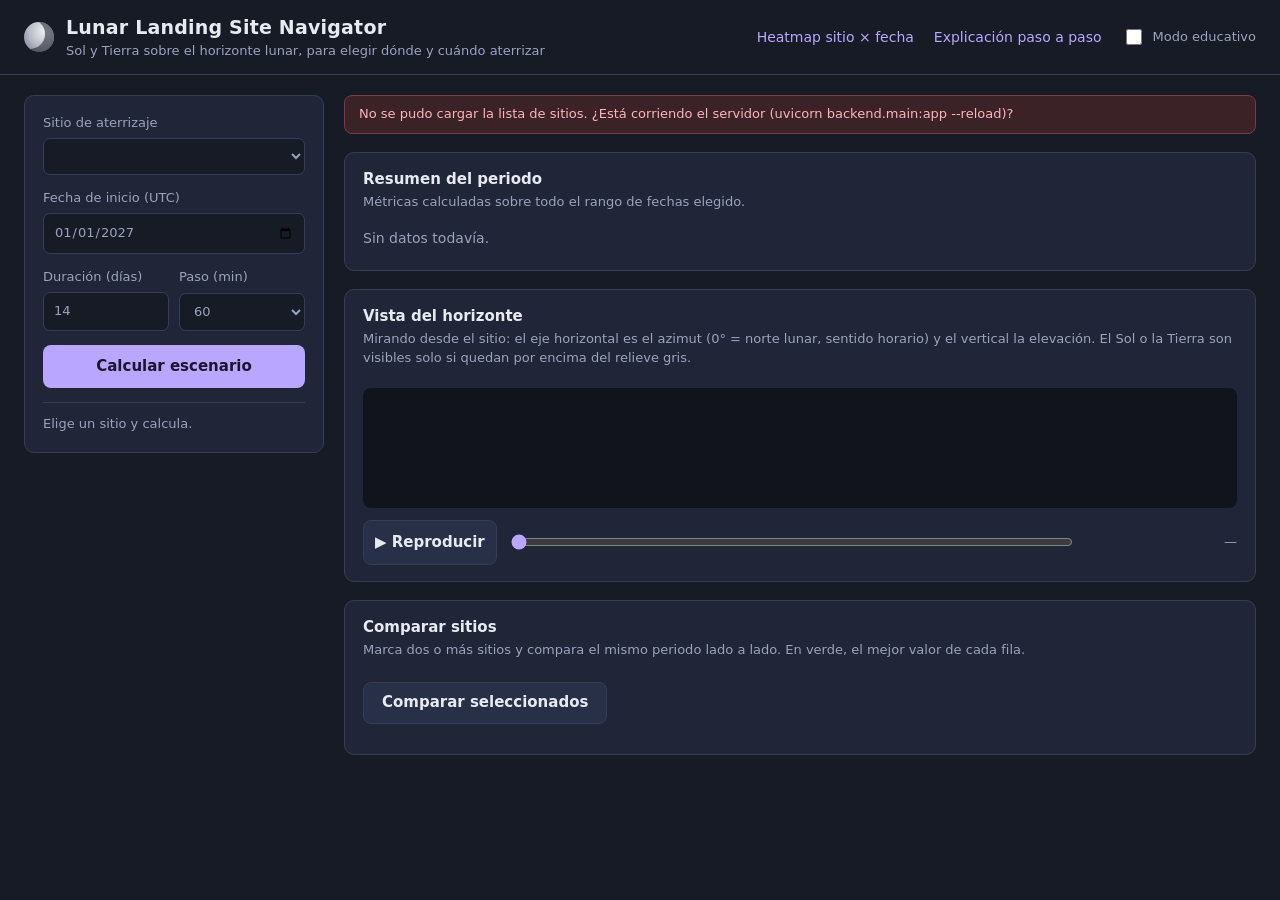
==== frontend/index.html @ 1ced7ecd "Índice: enlace a la página educativa (educativo.html) Co-Authored-By: Claude Sonnet 5.5 <noreply@ant" ====
<!DOCTYPE html>
<html lang="es">
<head>
<meta charset="utf-8">
<meta name="viewport" content="width=device-width, initial-scale=1">
<title>Lunar Landing Site Navigator</title>
<link rel="icon" href="data:,">
<style>
:root{
  --bg:#171b26; --panel:#202638; --panel2:#283048; --line:#343d58;
  --text:#e8eaf2; --muted:#9aa3bd; --sun:#f4b942; --earth:#5ab0f0;
  --ok:#5fcf9a; --bad:#ef7b6b; --accent:#b9a6ff;
  --font:"Segoe UI","Helvetica Neue",system-ui,sans-serif;
}
*{box-sizing:border-box}
html,body{margin:0;background:var(--bg);color:var(--text);font-family:var(--font);font-size:15px;line-height:1.45}
button,input,select{font:inherit;color:inherit}
:focus-visible{outline:2px solid var(--accent);outline-offset:2px}
header{display:flex;align-items:center;justify-content:space-between;gap:16px;padding:14px 24px;border-bottom:1px solid var(--line);flex-wrap:wrap}
.brand{display:flex;align-items:center;gap:12px}
.moon{width:30px;height:30px;border-radius:50%;background:radial-gradient(circle at 70% 30%,#f2f2f6 0,#b6b9c6 55%,#6f7486 100%);box-shadow:inset -9px -3px 0 rgba(23,27,38,.55)}
h1{font-size:19px;margin:0;font-weight:650;letter-spacing:.2px}
.sub{color:var(--muted);font-size:13px}
.tools{display:flex;align-items:center;gap:20px}
.tools a{color:var(--accent);text-decoration:none;font-size:14px}
.tools a:hover{text-decoration:underline}
.switch{display:flex;align-items:center;gap:8px;color:var(--muted);cursor:pointer;user-select:none}
.switch input{accent-color:var(--accent);width:16px;height:16px}
.layout{display:grid;grid-template-columns:300px 1fr;gap:20px;padding:20px 24px;max-width:1500px;margin:0 auto}
@media(max-width:900px){.layout{grid-template-columns:1fr;padding:14px}}
aside{background:var(--panel);border:1px solid var(--line);border-radius:10px;padding:18px;align-self:start;display:grid;gap:14px}
label{display:grid;gap:5px;color:var(--muted);font-size:13px}
input,select{background:var(--bg);border:1px solid var(--line);border-radius:7px;padding:9px 10px;width:100%}
.row{display:grid;grid-template-columns:1fr 1fr;gap:10px}
.btn{background:var(--accent);color:#1b1630;border:0;border-radius:8px;padding:11px;font-weight:650;cursor:pointer}
.btn:hover{filter:brightness(1.08)}
.btn.ghost{background:var(--panel2);color:var(--text);border:1px solid var(--line)}
#custom{display:none}
#siteinfo{font-size:13px;color:var(--muted);border-top:1px solid var(--line);padding-top:12px}
main{display:grid;gap:18px;min-width:0}
.card{background:var(--panel);border:1px solid var(--line);border-radius:10px;padding:16px 18px}
.card h2{font-size:15px;margin:0 0 2px;font-weight:650}
.card .hint{color:var(--muted);font-size:13px;margin:0 0 10px}
#banner{display:none;background:#3a3020;border:1px solid #6b5628;color:#f5d98f;border-radius:8px;padding:9px 14px;font-size:13px}
#err{display:none;background:#3a2226;border:1px solid #7a3a42;color:#ffb4ba;border-radius:8px;padding:9px 14px;font-size:13px}
.metrics{display:grid;grid-template-columns:repeat(auto-fill,minmax(170px,1fr));gap:12px}
.m{background:var(--panel2);border-radius:8px;padding:12px 14px;border-left:3px solid var(--accent)}
.m.sun{border-color:var(--sun)} .m.earth{border-color:var(--earth)}
.m b{display:block;font-size:24px;font-weight:650;font-variant-numeric:tabular-nums}
.m span{color:var(--muted);font-size:13px}
.m small{display:none;margin-top:6px;color:#b8c0d8;font-size:12px;line-height:1.35}
body.edu .m small{display:block}
#chart{width:100%;background:#11141d;border-radius:8px;min-height:120px}
#chart svg{display:block;width:100%;height:auto}
.now{display:flex;gap:22px;flex-wrap:wrap;margin:6px 0 10px;font-variant-numeric:tabular-nums}
.pill{display:inline-flex;align-items:center;gap:8px}
.dot{width:12px;height:12px;border-radius:50%}
.tag{font-size:12px;padding:2px 8px;border-radius:99px;background:var(--panel2)}
.tag.ok{color:var(--ok)} .tag.bad{color:var(--bad)}
.timeline{display:flex;align-items:center;gap:12px;margin-top:12px}
.timeline input[type=range]{accent-color:var(--accent);padding:0;border:0;background:none}
#tlabel{min-width:150px;text-align:right;font-variant-numeric:tabular-nums;color:var(--muted);font-size:13px}
.chips{display:flex;flex-wrap:wrap;gap:8px;margin-bottom:12px}
.chip{display:flex;align-items:center;gap:6px;background:var(--panel2);border:1px solid var(--line);border-radius:99px;padding:5px 12px;cursor:pointer;font-size:13px}
.chip input{width:auto;accent-color:var(--accent);padding:0}
table{width:100%;border-collapse:collapse;font-variant-numeric:tabular-nums;font-size:14px}
th,td{padding:9px 12px;text-align:left;border-bottom:1px solid var(--line)}
th{color:var(--muted);font-weight:500}
td.best{color:var(--ok);font-weight:650}
.empty{color:var(--muted);font-size:14px;padding:6px 0}
</style>
</head>
<body>
<header>
  <div class="brand"><div class="moon" aria-hidden="true"></div>
    <div><h1>Lunar Landing Site Navigator</h1><div class="sub">Sol y Tierra sobre el horizonte lunar, para elegir dónde y cuándo aterrizar</div></div></div>
  <div class="tools">
    <a href="/heatmap.html">Heatmap sitio × fecha</a>
    <a href="/educativo.html">Explicación paso a paso</a>
    <label class="switch"><input type="checkbox" id="edu"> Modo educativo</label>
  </div>
</header>

<div class="layout">
  <aside>
    <label>Sitio de aterrizaje
      <select id="site"></select></label>
    <div id="custom" class="row">
      <label>Latitud (°)<input id="lat" type="number" step="0.01" min="-90" max="90" value="-89.5"></label>
      <label>Longitud (°)<input id="lon" type="number" step="0.01" min="-180" max="180" value="0"></label>
    </div>
    <label>Fecha de inicio (UTC)<input id="start" type="date" value="2027-01-01"></label>
    <div class="row">
      <label>Duración (días)<input id="days" type="number" min="1" max="60" value="14"></label>
      <label>Paso (min)<select id="step"><option>15</option><option>30</option><option selected>60</option><option>180</option></select></label>
    </div>
    <button class="btn" id="go">Calcular escenario</button>
    <div id="siteinfo">Elige un sitio y calcula.</div>
  </aside>

  <main>
    <div id="banner">Datos de demostración: el backend aún devuelve valores de prueba (mock). Los números no son reales todavía.</div>
    <div id="err"></div>

    <section class="card">
      <h2>Resumen del periodo</h2>
      <p class="hint">Métricas calculadas sobre todo el rango de fechas elegido.</p>
      <div class="metrics" id="metrics"><div class="empty">Sin datos todavía.</div></div>
    </section>

    <section class="card">
      <h2>Vista del horizonte</h2>
      <p class="hint">Mirando desde el sitio: el eje horizontal es el azimut (0° = norte lunar, sentido horario) y el vertical la elevación. El Sol o la Tierra son visibles solo si quedan por encima del relieve gris.</p>
      <div class="now" id="now"></div>
      <div id="chart"></div>
      <div class="timeline">
        <button class="btn ghost" id="play" aria-label="Reproducir o pausar">▶ Reproducir</button>
        <input type="range" id="slider" min="0" max="0" value="0" style="flex:1" aria-label="Momento del periodo">
        <div id="tlabel">—</div>
      </div>
    </section>

    <section class="card">
      <h2>Comparar sitios</h2>
      <p class="hint">Marca dos o más sitios y compara el mismo periodo lado a lado. En verde, el mejor valor de cada fila.</p>
      <div class="chips" id="chips"></div>
      <button class="btn ghost" id="cmp" style="width:auto;padding:9px 18px">Comparar seleccionados</button>
      <div id="cmpout" style="margin-top:14px;overflow-x:auto"></div>
    </section>
  </main>
</div>

<script>
const $ = id => document.getElementById(id);
const S = {sites:[], eph:null, hor:null, met:null, i:0, timer:null, X:null, Y:null};

const METRICS = [
  ["sun_lit_pct","Sol iluminado","%","Porcentaje del periodo con el Sol sobre el horizonte. Más luz, más energía solar.","sun",1],
  ["longest_dark_h","Noche más larga","h","Mayor tramo continuo sin Sol. Define cuánta batería o calor necesita la misión.","sun",-1],
  ["sun_el_max_deg","Elevación máx. del Sol","°","En el polo sur el Sol apenas sube unos grados, por eso las sombras son larguísimas.","sun",1],
  ["earth_visible_pct","Tierra visible","%","Porcentaje del periodo con línea de vista directa a la Tierra para comunicarse.","earth",1],
  ["longest_comms_gap_h","Mayor corte de comunicación","h","Tramo continuo más largo sin ver la Tierra.","earth",-1],
  ["hours_to_sun_change","Hasta cambio de Sol","h","Tiempo hasta la próxima salida o puesta del Sol desde el momento elegido.","sun",0],
  ["hours_to_earth_change","Hasta cambio de Tierra","h","Tiempo hasta que la Tierra aparezca o se oculte.","earth",0]
];
const fmt = v => v==null||isNaN(v) ? "—" : (Math.abs(v)>=100 ? v.toFixed(0) : v.toFixed(1));
const fdate = t => t.replace("T"," ").replace(":00Z"," UTC").replace("Z"," UTC");

function showErr(msg){ const e=$("err"); e.textContent=msg; e.style.display=msg?"block":"none"; }
async function api(path, params){
  const q = new URLSearchParams(params).toString();
  const r = await fetch(`/api/${path}?${q}`);
  if(!r.ok) throw new Error(`El servidor respondió ${r.status} en /api/${path}`);
  return r.json();
}

/* ---------- Sitios ---------- */
async function loadSites(){
  try{ S.sites = await api("sites",{}); }
  catch(e){ showErr("No se pudo cargar la lista de sitios. ¿Está corriendo el servidor (uvicorn backend.main:app --reload)?"); return; }
  $("site").innerHTML = S.sites.map(s=>`<option value="${s.id}">${s.name}</option>`).join("")
    + `<option value="__custom">Coordenadas personalizadas…</option>`;
  $("chips").innerHTML = S.sites.map((s,i)=>
    `<label class="chip"><input type="checkbox" value="${s.id}" ${i<2?"checked":""}>${s.name}</label>`).join("");
  updateSiteInfo();
}
function currentSite(){
  const v = $("site").value;
  if(v==="__custom") return {id:"custom", name:"Personalizado", lat:+$("lat").value, lon:+$("lon").value};
  return S.sites.find(s=>s.id===v);
}
function updateSiteInfo(){
  $("custom").style.display = $("site").value==="__custom" ? "grid" : "none";
  const s = currentSite(); if(!s) return;
  const extra = s.mission ? `<br>Misión: ${s.mission}` : "";
  const warn = s.verified===false ? `<br><span style="color:#f5d98f">Coordenadas sin verificar con Quickmap.</span>` : "";
  $("siteinfo").innerHTML = `Lat ${s.lat}°, Lon ${s.lon}°${extra}${warn}`;
}
function range(){
  const start = new Date($("start").value+"T00:00:00Z");
  const end = new Date(start.getTime()+ (+$("days").value)*86400000);
  const z = d => d.toISOString().replace(".000Z","Z");
  return {start:z(start), end:z(end), step_min:$("step").value};
}

/* ---------- Cálculo principal ---------- */
async function run(){
  const s = currentSite(); if(!s) return;
  showErr(""); $("go").disabled = true; $("go").textContent = "Calculando…"; stop();
  const base = {lat:s.lat, lon:s.lon};
  try{
    const [eph,hor,met] = await Promise.all([
      api("ephemeris",{...base,...range()}),
      api("horizon",{...base,radius_km:50}),
      api("metrics",{...base,...range()})
    ]);
    S.eph=eph; S.hor=hor; S.met=met; S.i=0;
    const mock = [eph.source, hor.source, JSON.stringify(met.source)].join().includes("mock");
    $("banner").style.display = mock ? "block" : "none";
    renderMetrics(); drawChart();
    const sl=$("slider"); sl.max = eph.t.length-1; sl.value=0;
    updateNow();
  }catch(e){ showErr(e.message+". Revisa que el backend esté corriendo y los parámetros sean válidos."); }
  $("go").disabled=false; $("go").textContent="Calcular escenario";
}

function renderMetrics(){
  const m = S.met;
  $("metrics").innerHTML = METRICS.map(([k,name,u,tip,cls])=>
    `<div class="m ${cls}"><span>${name}</span><b>${fmt(m[k])} ${u}</b><small>${tip}</small></div>`).join("");
}

/* ---------- Horizonte (SVG nativo, sin librerías) ---------- */
function horizonAt(az){
  const el=S.hor.el, n=el.length;
  return el[Math.round(((az%360)+360)%360/(360/n))%n];
}
function drawChart(){
  const h=S.hor, e=S.eph, step=h.az_step_deg;
  const W=1000, H=380, L=54, R=16, T=18, B=44;
  const top = Math.max(8, Math.ceil(Math.max(...h.el, ...e.sun.el, ...e.earth.el)+3));
  const bot = -6;
  const X = a => L + a/360*(W-L-R);
  const Y = v => T + (top-v)/(top-bot)*(H-T-B);
  S.X=X; S.Y=Y;
  const f = n => n.toFixed(1);

  let grid="";
  const ys = top<=14?2 : top<=30?5 : top<=60?10 : 20;
  for(let v=Math.ceil(bot/ys)*ys; v<=top; v+=ys){
    grid += `<line x1="${L}" x2="${W-R}" y1="${f(Y(v))}" y2="${f(Y(v))}" stroke="${v===0?"#5b6486":"#252b3f"}" stroke-width="${v===0?1.5:1}"/>`
          + `<text x="${L-8}" y="${f(Y(v)+4)}" fill="#9aa3bd" font-size="12" text-anchor="end">${v}°</text>`;
  }
  const names={0:"N",45:"NE",90:"E",135:"SE",180:"S",225:"SO",270:"O",315:"NO",360:"N"};
  for(const a of [0,45,90,135,180,225,270,315,360]){
    grid += `<line x1="${f(X(a))}" x2="${f(X(a))}" y1="${T}" y2="${H-B}" stroke="#252b3f"/>`
          + `<text x="${f(X(a))}" y="${H-B+18}" fill="#9aa3bd" font-size="12" text-anchor="middle">${names[a]} ${a}°</text>`;
  }

  let terrain = `M${f(X(0))} ${f(Y(bot))}`;
  h.el.forEach((v,i)=>{ terrain += `L${f(X(i*step))} ${f(Y(v))}L${f(X((i+1)*step))} ${f(Y(v))}`; });
  terrain += `L${f(X(360))} ${f(Y(bot))}Z`;

  const dots = (az,el)=> az.map((a,i)=>`M${f(X(a))} ${f(Y(el[i]))}h0`).join("");

  $("chart").innerHTML = `
  <svg viewBox="0 0 ${W} ${H}" role="img" aria-label="Horizonte local con la posición del Sol y la Tierra">
    <defs><clipPath id="clip"><rect x="${L}" y="${T}" width="${W-L-R}" height="${H-T-B}"/></clipPath></defs>
    ${grid}
    <g clip-path="url(#clip)">
      <path d="${terrain}" fill="rgba(138,143,158,.55)" stroke="#8a8f9e" stroke-width="1.5"/>
      <path d="${dots(e.sun.az,e.sun.el)}" stroke="#f4b942" stroke-opacity=".3" stroke-width="4" stroke-linecap="round" fill="none"/>
      <path d="${dots(e.earth.az,e.earth.el)}" stroke="#5ab0f0" stroke-opacity=".3" stroke-width="4" stroke-linecap="round" fill="none"/>
      <circle id="earthDot" r="8" fill="#5ab0f0" stroke="#fff" stroke-width="2"/>
      <circle id="sunDot" r="11" fill="#f4b942" stroke="#fff" stroke-width="2"/>
    </g>
    <text x="${W/2}" y="${H-4}" fill="#9aa3bd" font-size="12" text-anchor="middle">Azimut</text>
    <text transform="translate(14 ${H/2}) rotate(-90)" fill="#9aa3bd" font-size="12" text-anchor="middle">Elevación</text>
    <circle cx="${L+14}" cy="${T+12}" r="5" fill="#f4b942"/><text x="${L+24}" y="${T+16}" fill="#c5cbe0" font-size="12">Sol</text>
    <circle cx="${L+64}" cy="${T+12}" r="5" fill="#5ab0f0"/><text x="${L+74}" y="${T+16}" fill="#c5cbe0" font-size="12">Tierra</text>
    <rect x="${L+130}" y="${T+7}" width="14" height="10" fill="rgba(138,143,158,.55)" stroke="#8a8f9e"/><text x="${L+150}" y="${T+16}" fill="#c5cbe0" font-size="12">Relieve</text>
  </svg>`;
}

function updateNow(){
  const e=S.eph, i=S.i; if(!e || !S.X) return;
  const sa=e.sun.az[i], se=e.sun.el[i], ea=e.earth.az[i], ee=e.earth.el[i];
  const vs = se>horizonAt(sa), ve = ee>horizonAt(ea);
  const sd=$("sunDot"), ed=$("earthDot");
  if(sd){ sd.setAttribute("cx",S.X(sa)); sd.setAttribute("cy",S.Y(se)); sd.setAttribute("fill-opacity",vs?1:.35); }
  if(ed){ ed.setAttribute("cx",S.X(ea)); ed.setAttribute("cy",S.Y(ee)); ed.setAttribute("fill-opacity",ve?1:.35); }
  const row=(c,n,az,el,v)=>`<span class="pill"><span class="dot" style="background:${c}"></span>${n}: elev. ${el.toFixed(1)}°, az ${az.toFixed(0)}° <span class="tag ${v?"ok":"bad"}">${v?"visible":"oculto"}</span></span>`;
  $("now").innerHTML = row("var(--sun)","Sol",sa,se,vs)+row("var(--earth)","Tierra",ea,ee,ve);
  $("tlabel").textContent = fdate(e.t[i]);
}

/* ---------- Línea de tiempo ---------- */
function stop(){ clearInterval(S.timer); S.timer=null; $("play").textContent="▶ Reproducir"; }
$("play").onclick = ()=>{
  if(!S.eph) return;
  if(S.timer){ stop(); return; }
  $("play").textContent="⏸ Pausar";
  S.timer = setInterval(()=>{
    S.i = (S.i+1) % S.eph.t.length; $("slider").value=S.i; updateNow();
  },80);
};
$("slider").oninput = e=>{ S.i=+e.target.value; updateNow(); };

/* ---------- Comparación ---------- */
$("cmp").onclick = async ()=>{
  const ids=[...document.querySelectorAll("#chips input:checked")].map(c=>c.value);
  if(ids.length<2){ $("cmpout").innerHTML='<div class="empty">Marca al menos dos sitios.</div>'; return; }
  $("cmpout").innerHTML='<div class="empty">Calculando…</div>';
  try{
    const res = await api("compare",{sites:ids.join(","),...range()});
    const head = res.map(r=>`<th>${r.name}</th>`).join("");
    const rows = METRICS.map(([k,name,u,,,dir])=>{
      const vals=res.map(r=>r.metrics[k]);
      const best = dir===0 ? null : (dir>0?Math.max(...vals):Math.min(...vals));
      return `<tr><th>${name}</th>${vals.map(v=>`<td class="${best!==null&&v===best&&new Set(vals).size>1?"best":""}">${fmt(v)} ${u}</td>`).join("")}</tr>`;
    }).join("");
    $("cmpout").innerHTML=`<table><thead><tr><th></th>${head}</tr></thead><tbody>${rows}</tbody></table>`;
  }catch(e){ $("cmpout").innerHTML=`<div class="empty">${e.message}</div>`; }
};

/* ---------- Eventos e inicio ---------- */
$("site").onchange = updateSiteInfo;
$("go").onclick = run;
$("edu").onchange = e=>document.body.classList.toggle("edu", e.target.checked);
loadSites().then(run);
</script>
</body>
</html>
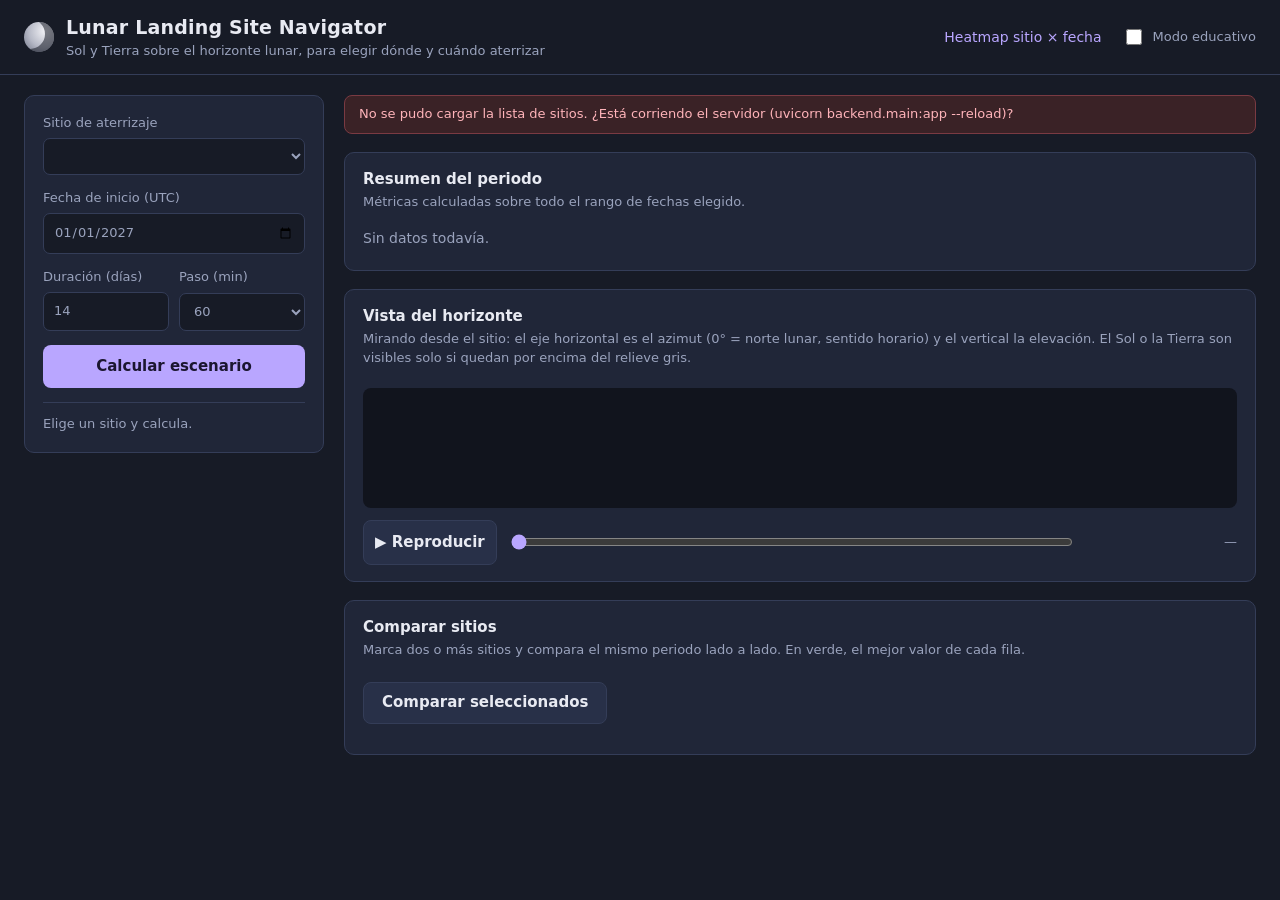
==== commit 9b154123: "Indice: enlaces a heatmap y modo educativo" ====
--- a/frontend/index.html
+++ b/frontend/index.html
@@ -76,7 +76,6 @@
     <div><h1>Lunar Landing Site Navigator</h1><div class="sub">Sol y Tierra sobre el horizonte lunar, para elegir dónde y cuándo aterrizar</div></div></div>
   <div class="tools">
     <a href="/heatmap.html">Heatmap sitio × fecha</a>
-    <a href="/educativo.html">Explicación paso a paso</a>
     <label class="switch"><input type="checkbox" id="edu"> Modo educativo</label>
   </div>
 </header>
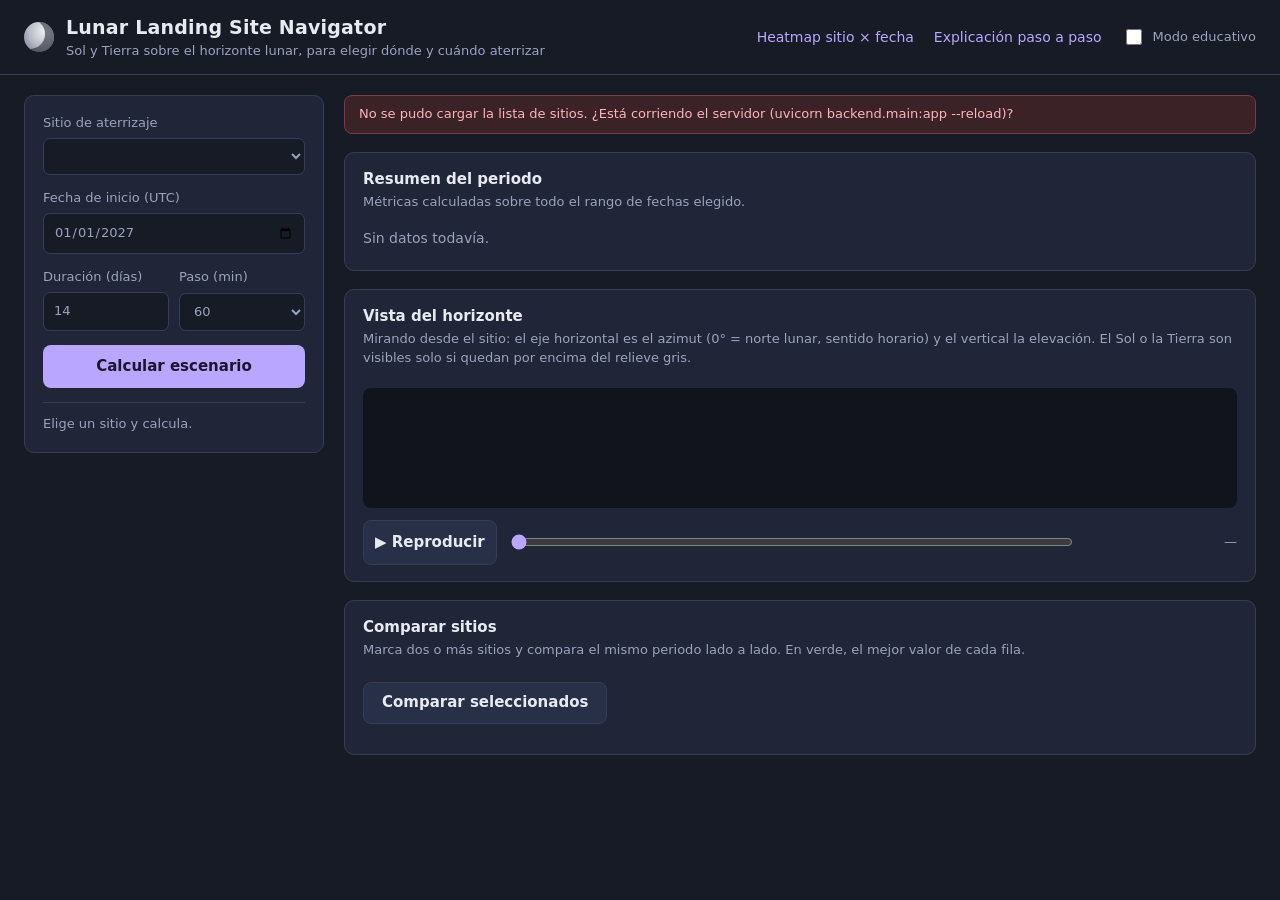
==== commit 1f4b0926: "Merge PR #4: interfaz principal rediseñada y enlaces Interfaz principal rediseñada y enlaces a heatm" ====
--- a/frontend/index.html
+++ b/frontend/index.html
@@ -76,6 +76,7 @@
     <div><h1>Lunar Landing Site Navigator</h1><div class="sub">Sol y Tierra sobre el horizonte lunar, para elegir dónde y cuándo aterrizar</div></div></div>
   <div class="tools">
     <a href="/heatmap.html">Heatmap sitio × fecha</a>
+    <a href="/educativo.html">Explicación paso a paso</a>
     <label class="switch"><input type="checkbox" id="edu"> Modo educativo</label>
   </div>
 </header>
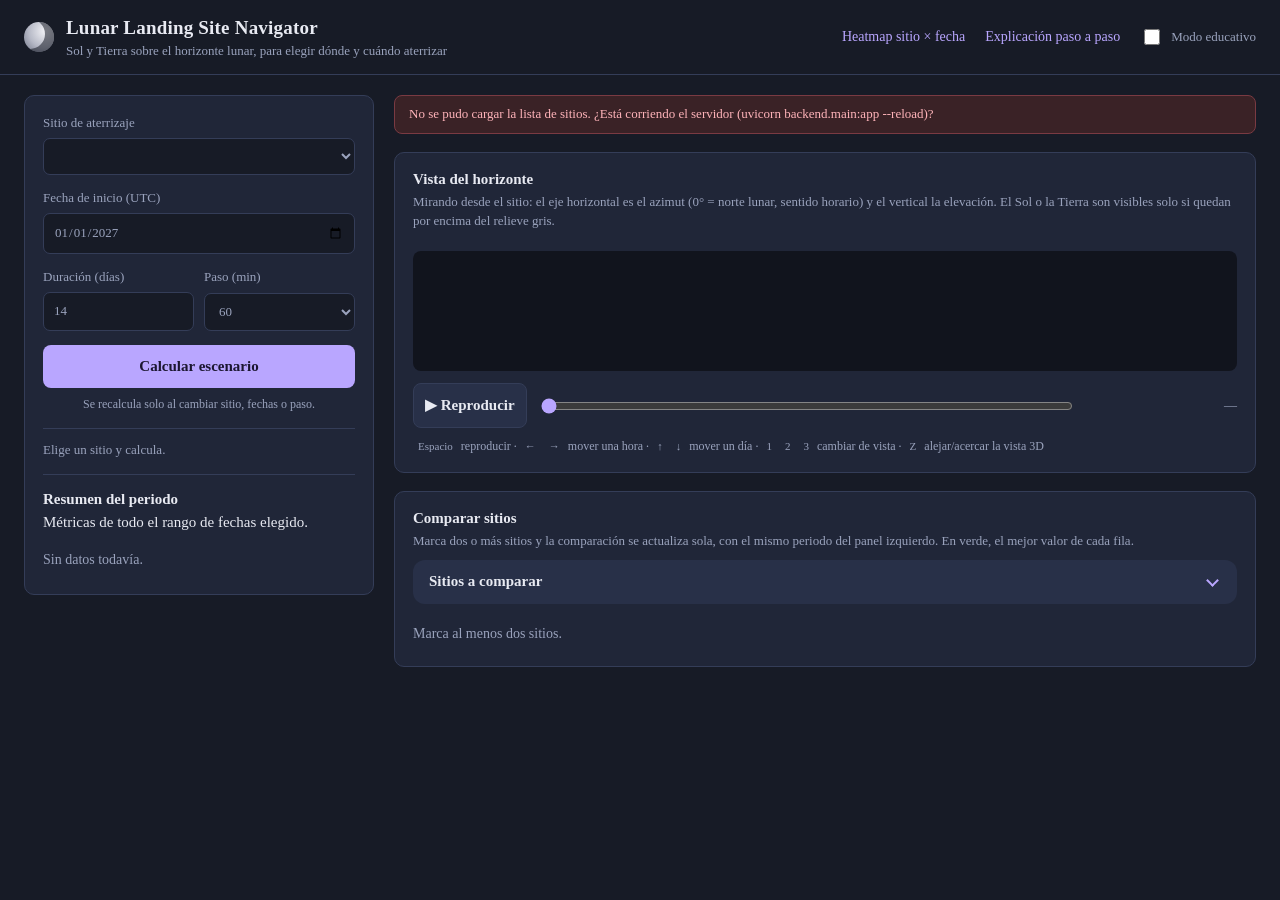
==== commit fd37ed34: "Controles 3D en esquina, selector de sitios desplegable, desplegables visibles y fuentes NASA" ====
--- a/frontend/index.html
+++ b/frontend/index.html
@@ -10,7 +10,6 @@
   --bg:#171b26; --panel:#202638; --panel2:#283048; --line:#343d58;
   --text:#e8eaf2; --muted:#9aa3bd; --sun:#f4b942; --earth:#5ab0f0;
   --ok:#5fcf9a; --bad:#ef7b6b; --accent:#b9a6ff;
-  --font:"Segoe UI","Helvetica Neue",system-ui,sans-serif;
 }
 *{box-sizing:border-box}
 html,body{margin:0;background:var(--bg);color:var(--text);font-family:var(--font);font-size:15px;line-height:1.45}
@@ -69,6 +68,49 @@
 td.best{color:var(--ok);font-weight:650}
 .empty{color:var(--muted);font-size:14px;padding:6px 0}
 </style>
+<link rel="stylesheet" href="/theme.css">
+<style>
+/* Barra lateral fija: controles + resumen siempre a la vista mientras se explora el horizonte. */
+.layout{grid-template-columns:minmax(300px,350px) 1fr}
+aside{position:sticky;top:78px;max-height:calc(100vh - 96px);overflow-y:auto;scrollbar-width:thin;scrollbar-color:var(--line-strong) transparent}
+.autonote{font-size:12px;color:var(--muted);margin:-6px 0 0;text-align:center}
+#siteinfo{border-top:1px solid var(--line);padding-top:12px}
+.summary{border-top:1px solid var(--line);padding-top:14px}
+.summary h2{margin:0 0 2px;font-size:15px;font-weight:650}
+.summary .hint{margin:0 0 10px}
+.summary .metrics{grid-template-columns:1fr 1fr;gap:8px}
+.summary .m{padding:9px 10px 9px 13px}
+.summary .m span{font-size:10.5px;line-height:1.25;min-height:2.5em}
+.summary .m b{font-size:19px}
+body.edu .summary .metrics{grid-template-columns:1fr}
+body.edu .summary .m span{min-height:0}
+.busy #go{opacity:.7}
+@media(max-width:900px){.layout{grid-template-columns:1fr}aside{position:static;max-height:none}}
+.kbd{font-family:var(--mono);font-size:11px;border:1px solid var(--line-strong);border-bottom-width:2px;border-radius:5px;padding:0 5px;color:var(--muted)}
+.shortcuts{color:var(--muted);font-size:12px;margin:10px 0 0}
+.cmpbar{display:flex;flex-wrap:wrap;gap:8px;align-items:center;margin-bottom:10px}
+.btn.sm{width:auto;padding:6px 14px;font-size:13px}
+.cmpcount{color:var(--muted);font-size:12.5px;margin-left:auto}
+.chip.on{border-color:var(--accent);background:rgba(76,201,240,.12)}
+.cmpbest{font-size:13.5px;color:var(--text);margin-top:2px}
+.cmpbest b{color:var(--ok)}
+th.win,td.winc{background:rgba(79,224,164,.06)}
+/* Selector de sitios: un solo desplegable en lugar de una fila de botones. */
+.dropsel{position:relative;margin-bottom:12px}
+.dropsel>summary{list-style:none;cursor:pointer;display:flex;align-items:center;gap:12px;padding:11px 16px;background:var(--panel2);border:1px solid var(--line-strong);border-radius:12px;user-select:none;transition:border-color .2s,box-shadow .2s}
+.dropsel>summary::-webkit-details-marker{display:none}
+.dropsel>summary:hover,.dropsel[open]>summary{border-color:var(--accent);box-shadow:0 0 0 3px rgba(76,201,240,.12)}
+.dsl{font-weight:650}
+.dsn{color:var(--muted);font-size:13px;white-space:nowrap;overflow:hidden;text-overflow:ellipsis;min-width:0;flex:1}
+.dropsel .cmpcount{margin-left:auto;white-space:nowrap;font-family:var(--mono)}
+.dchev{flex:none;width:9px;height:9px;border-right:2px solid var(--accent);border-bottom:2px solid var(--accent);transform:rotate(45deg);transition:transform .25s;margin:0 4px 3px 0}
+.dropsel[open] .dchev{transform:rotate(-135deg);margin-bottom:-3px}
+.dsel-panel{position:absolute;z-index:15;left:0;right:0;top:calc(100% + 8px);background:#0b1122;border:1px solid var(--line-strong);border-radius:14px;padding:14px;box-shadow:0 26px 60px rgba(0,0,0,.65);max-height:min(60vh,420px);overflow:auto;animation:dselIn .22s ease both}
+@keyframes dselIn{from{opacity:0;transform:translateY(-6px)}to{opacity:1;transform:none}}
+.dsel-panel .cmpbar{margin-bottom:12px}
+.dsel-panel .chips{display:grid;grid-template-columns:repeat(auto-fill,minmax(230px,1fr));gap:8px;margin:0}
+.dsel-panel .chip{border-radius:10px}
+</style>
 </head>
 <body>
 <header>
@@ -95,18 +137,18 @@
       <label>Paso (min)<select id="step"><option>15</option><option>30</option><option selected>60</option><option>180</option></select></label>
     </div>
     <button class="btn" id="go">Calcular escenario</button>
+    <div class="autonote" id="autonote">Se recalcula solo al cambiar sitio, fechas o paso.</div>
     <div id="siteinfo">Elige un sitio y calcula.</div>
+    <section class="summary" aria-labelledby="sumh">
+      <h2 id="sumh">Resumen del periodo</h2>
+      <p class="hint">Métricas de todo el rango de fechas elegido.</p>
+      <div class="metrics" id="metrics"><div class="empty">Sin datos todavía.</div></div>
+    </section>
   </aside>
 
   <main>
     <div id="banner">Datos de demostración: el backend aún devuelve valores de prueba (mock). Los números no son reales todavía.</div>
     <div id="err"></div>
-
-    <section class="card">
-      <h2>Resumen del periodo</h2>
-      <p class="hint">Métricas calculadas sobre todo el rango de fechas elegido.</p>
-      <div class="metrics" id="metrics"><div class="empty">Sin datos todavía.</div></div>
-    </section>
 
     <section class="card">
       <h2>Vista del horizonte</h2>
@@ -118,13 +160,30 @@
         <input type="range" id="slider" min="0" max="0" value="0" style="flex:1" aria-label="Momento del periodo">
         <div id="tlabel">—</div>
       </div>
+      <p class="shortcuts"><span class="kbd">Espacio</span> reproducir · <span class="kbd">←</span> <span class="kbd">→</span> mover una hora · <span class="kbd">↑</span> <span class="kbd">↓</span> mover un día · <span class="kbd">1</span> <span class="kbd">2</span> <span class="kbd">3</span> cambiar de vista · <span class="kbd">Z</span> alejar/acercar la vista 3D</p>
     </section>
 
     <section class="card">
       <h2>Comparar sitios</h2>
-      <p class="hint">Marca dos o más sitios y compara el mismo periodo lado a lado. En verde, el mejor valor de cada fila.</p>
-      <div class="chips" id="chips"></div>
-      <button class="btn ghost" id="cmp" style="width:auto;padding:9px 18px">Comparar seleccionados</button>
+      <p class="hint">Marca dos o más sitios y la comparación se actualiza sola, con el mismo periodo del panel izquierdo. En verde, el mejor valor de cada fila.</p>
+      <details class="dropsel" id="dsel">
+        <summary>
+          <span class="dsl">Sitios a comparar</span>
+          <span class="dsn" id="dsn"></span>
+          <span class="cmpcount" id="cmpcount"></span>
+          <i class="dchev" aria-hidden="true"></i>
+        </summary>
+        <div class="dsel-panel">
+          <div class="cmpbar">
+            <button class="btn ghost sm" id="cmpAll">Seleccionar todos</button>
+            <button class="btn ghost sm" id="cmpNone">Quitar todos</button>
+            <button class="btn ghost sm" id="cmpInv">Invertir</button>
+            <button class="btn ghost sm" id="cmpCur" title="Deja marcado solo el sitio elegido arriba, más el siguiente">Solo el sitio actual</button>
+          </div>
+          <div class="chips" id="chips"></div>
+        </div>
+      </details>
+      <div id="cmpbest" class="cmpbest"></div>
       <div id="cmpout" style="margin-top:14px;overflow-x:auto"></div>
     </section>
   </main>
@@ -160,8 +219,13 @@
   catch(e){ showErr("No se pudo cargar la lista de sitios. ¿Está corriendo el servidor (uvicorn backend.main:app --reload)?"); return; }
   $("site").innerHTML = S.sites.map(s=>`<option value="${s.id}">${s.name}</option>`).join("")
     + `<option value="__custom">Coordenadas personalizadas…</option>`;
-  $("chips").innerHTML = S.sites.map((s,i)=>
-    `<label class="chip"><input type="checkbox" value="${s.id}" ${i<2?"checked":""}>${s.name}</label>`).join("");
+  let saved = null;
+  try{ saved = JSON.parse(localStorage.getItem("lunar.cmp")||"null"); }catch(e){}
+  const valid = Array.isArray(saved) ? saved.filter(id=>S.sites.some(s=>s.id===id)) : [];
+  const sel = valid.length>=2 ? valid : S.sites.slice(0,2).map(s=>s.id);
+  $("chips").innerHTML = S.sites.map(s=>
+    `<label class="chip"><input type="checkbox" value="${s.id}" ${sel.includes(s.id)?"checked":""}>${s.name}</label>`).join("");
+  syncChips();
   updateSiteInfo();
 }
 function currentSite(){
@@ -184,8 +248,10 @@
 }
 
 /* ---------- Cálculo principal ---------- */
+let runSeq = 0;
 async function run(){
-  const s = currentSite(); if(!s) return;
+  const s = currentSite(); if(!s || !Number.isFinite(s.lat) || !Number.isFinite(s.lon)) return;
+  const my = ++runSeq;
   showErr(""); $("go").disabled = true; $("go").textContent = "Calculando…"; stop();
   const base = {lat:s.lat, lon:s.lon};
   try{
@@ -194,15 +260,21 @@
       api("horizon",{...base,radius_km:50}),
       api("metrics",{...base,...range()})
     ]);
+    if(my !== runSeq) return;   // llegó una respuesta más nueva: esta ya no sirve
     S.eph=eph; S.hor=hor; S.met=met; S.i=0;
     const mock = [eph.source, hor.source, JSON.stringify(met.source)].join().includes("mock");
     $("banner").style.display = mock ? "block" : "none";
     renderMetrics(); drawChart();
     const sl=$("slider"); sl.max = eph.t.length-1; sl.value=0;
     updateNow();
-  }catch(e){ showErr(e.message+". Revisa que el backend esté corriendo y los parámetros sean válidos."); }
+  }catch(e){ if(my !== runSeq) return; showErr(e.message+". Revisa que el backend esté corriendo y los parámetros sean válidos."); }
   $("go").disabled=false; $("go").textContent="Calcular escenario";
 }
+/* Recalcula solo al cambiar un control (con una pausa corta para no pedir en cada tecla). */
+let autoTimer = null;
+function autoRun(){ clearTimeout(autoTimer); autoTimer = setTimeout(run, 350); }
+["site","lat","lon","start","days","step"].forEach(id => $(id).addEventListener("change", autoRun));
+["lat","lon","days"].forEach(id => $(id).addEventListener("input", autoRun));
 
 function renderMetrics(){
   const m = S.met;
@@ -285,29 +357,90 @@
   },80);
 };
 $("slider").oninput = e=>{ S.i=+e.target.value; updateNow(); };
+$("slider").addEventListener("change", ()=>$("slider").blur());   // para que las flechas del teclado vuelvan a funcionar
+
+/* ---------- Atajos de teclado (no actúan mientras se escribe en un campo) ---------- */
+document.addEventListener("keydown", ev=>{
+  if(!S.eph || ev.ctrlKey || ev.metaKey || ev.altKey) return;
+  const t = ev.target, tag = t && t.tagName;
+  if(tag==="INPUT" || tag==="SELECT" || tag==="TEXTAREA" || tag==="BUTTON") return;
+  const per = Math.max(1, Math.round(60/(+$("step").value)));   // muestras por hora
+  const go = n => { S.i = Math.min(S.eph.t.length-1, Math.max(0, S.i+n)); $("slider").value=S.i; updateNow(); ev.preventDefault(); };
+  if(ev.key===" ") { $("play").click(); ev.preventDefault(); }
+  else if(ev.key==="ArrowRight") go(per);
+  else if(ev.key==="ArrowLeft") go(-per);
+  else if(ev.key==="ArrowUp") go(per*24);
+  else if(ev.key==="ArrowDown") go(-per*24);
+});
 
 /* ---------- Comparación ---------- */
-$("cmp").onclick = async ()=>{
-  const ids=[...document.querySelectorAll("#chips input:checked")].map(c=>c.value);
-  if(ids.length<2){ $("cmpout").innerHTML='<div class="empty">Marca al menos dos sitios.</div>'; return; }
-  $("cmpout").innerHTML='<div class="empty">Calculando…</div>';
+const chipBoxes = () => [...document.querySelectorAll("#chips input")];
+const chipIds = () => chipBoxes().filter(c=>c.checked).map(c=>c.value);
+let cmpKey = "", cmpSeq = 0, cmpTimer = null;
+function syncChips(){
+  chipBoxes().forEach(c=>c.closest(".chip").classList.toggle("on", c.checked));
+  const n = chipIds().length, tot = chipBoxes().length;
+  $("cmpcount").textContent = `${n} de ${tot} seleccionados`;
+  const names = chipBoxes().filter(c=>c.checked).map(c=>c.closest(".chip").textContent.trim().replace(/\s*\(.*\)$/,""));
+  $("dsn").textContent = names.length ? names.slice(0,3).join(", ") + (names.length>3 ? ` +${names.length-3}` : "") : "Ninguno";
+  try{ localStorage.setItem("lunar.cmp", JSON.stringify(chipIds())); }catch(e){}
+}
+function setChips(fn){ chipBoxes().forEach((c,i)=>{ c.checked = fn(c,i); }); syncChips(); autoCompare(); }
+/* Compara solo cuando cambia algo (sitios o fechas), con una pausa corta para agrupar clics. */
+function autoCompare(force){ clearTimeout(cmpTimer); cmpTimer = setTimeout(()=>compare(force), 300); }
+async function compare(force){
+  const ids = chipIds();
+  if(ids.length<2){ cmpKey=""; $("cmpbest").innerHTML=""; $("cmpout").innerHTML='<div class="empty">Marca al menos dos sitios.</div>'; return; }
+  const rg = range(), key = ids.join(",")+"|"+rg.start+"|"+rg.end+"|"+rg.step_min;
+  if(!force && key===cmpKey) return;
+  const my = ++cmpSeq;
+  $("cmpout").innerHTML='<div class="empty">Calculando…</div>'; $("cmpbest").innerHTML="";
   try{
-    const res = await api("compare",{sites:ids.join(","),...range()});
-    const head = res.map(r=>`<th>${r.name}</th>`).join("");
+    const res = await api("compare",{sites:ids.join(","),...rg});
+    if(my!==cmpSeq) return;
+    cmpKey = key;
+    const wins = res.map(()=>0);
     const rows = METRICS.map(([k,name,u,,,dir])=>{
       const vals=res.map(r=>r.metrics[k]);
       const best = dir===0 ? null : (dir>0?Math.max(...vals):Math.min(...vals));
-      return `<tr><th>${name}</th>${vals.map(v=>`<td class="${best!==null&&v===best&&new Set(vals).size>1?"best":""}">${fmt(v)} ${u}</td>`).join("")}</tr>`;
+      const decisive = best!==null && new Set(vals).size>1;
+      return `<tr><th>${name}</th>${vals.map((v,j)=>{
+        const w = decisive && v===best; if(w) wins[j]++;
+        return `<td class="${w?"best":""}">${fmt(v)} ${u}</td>`;
+      }).join("")}</tr>`;
     }).join("");
+    const top = Math.max(...wins), leaders = res.filter((_,j)=>wins[j]===top);
+    const head = res.map((r,j)=>`<th class="${top>0&&wins[j]===top?"win":""}">${r.name}</th>`).join("");
+    const scored = METRICS.filter(m=>m[5]!==0).length;
+    $("cmpbest").innerHTML = top>0 && leaders.length===1
+      ? `Mejor opción en este periodo: <b>${leaders[0].name}</b>, gana en ${top} de ${scored} métricas comparables.`
+      : top>0 ? `Empate entre <b>${leaders.map(l=>l.name).join("</b> y <b>")}</b> (${top} de ${scored} métricas cada uno).` : "";
     $("cmpout").innerHTML=`<table><thead><tr><th></th>${head}</tr></thead><tbody>${rows}</tbody></table>`;
-  }catch(e){ $("cmpout").innerHTML=`<div class="empty">${e.message}</div>`; }
+  }catch(e){ if(my!==cmpSeq) return; $("cmpout").innerHTML=`<div class="empty">${e.message}</div>`; }
+}
+$("chips").addEventListener("change", ()=>{ syncChips(); autoCompare(); });
+$("cmpAll").onclick = ()=>setChips(()=>true);
+$("cmpNone").onclick = ()=>setChips(()=>false);
+$("cmpInv").onclick = ()=>setChips(c=>!c.checked);
+$("cmpCur").onclick = ()=>{
+  const cur = $("site").value, ids = S.sites.map(s=>s.id), i = ids.indexOf(cur);
+  const pick = new Set([cur, ids[(i+1)%ids.length]]);
+  setChips(c=>pick.has(c.value));
 };
+/* Si cambian las fechas o el paso, la comparación se rehace sola (el sitio del panel no la afecta). */
+["start","days","step"].forEach(id => $(id).addEventListener("change", ()=>autoCompare()));
+$("days").addEventListener("input", ()=>autoCompare());
+
+/* El desplegable de sitios se cierra al hacer clic fuera o con Escape. */
+document.addEventListener("click", ev => { const d=$("dsel"); if(d && d.open && !d.contains(ev.target)) d.open=false; });
+document.addEventListener("keydown", ev => { const d=$("dsel"); if(ev.key==="Escape" && d && d.open){ d.open=false; d.querySelector("summary").focus(); } });
 
 /* ---------- Eventos e inicio ---------- */
 $("site").onchange = updateSiteInfo;
 $("go").onclick = run;
 $("edu").onchange = e=>document.body.classList.toggle("edu", e.target.checked);
-loadSites().then(run);
+loadSites().then(()=>{ run(); compare(); });
 </script>
+<script src="/vista3d.js"></script>
 </body>
 </html>
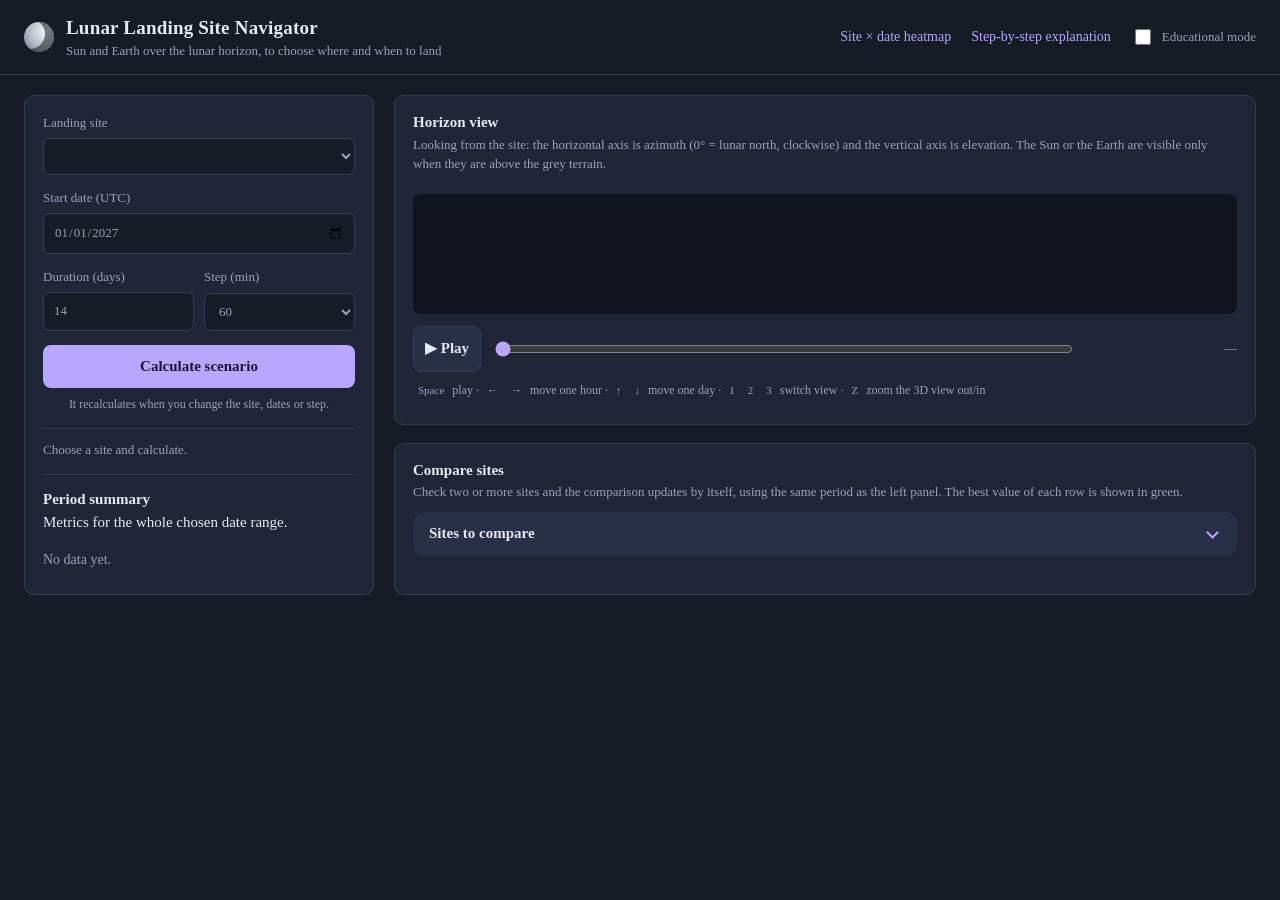
==== commit c17707f1: "Bilingual interface: English by default, Spanish switch in every page - frontend/i18n.js: shared mod" ====
--- a/frontend/index.html
+++ b/frontend/index.html
@@ -1,5 +1,5 @@
 <!DOCTYPE html>
-<html lang="es">
+<html lang="en">
 <head>
 <meta charset="utf-8">
 <meta name="viewport" content="width=device-width, initial-scale=1">
@@ -69,6 +69,9 @@
 .empty{color:var(--muted);font-size:14px;padding:6px 0}
 </style>
 <link rel="stylesheet" href="/theme.css">
+<script src="/i18n.js"></script>
+<script src="/i18n-index.js"></script>
+<script src="/i18n-3d.js"></script>
 <style>
 /* Barra lateral fija: controles + resumen siempre a la vista mientras se explora el horizonte. */
 .layout{grid-template-columns:minmax(300px,350px) 1fr}
@@ -115,70 +118,70 @@
 <body>
 <header>
   <div class="brand"><div class="moon" aria-hidden="true"></div>
-    <div><h1>Lunar Landing Site Navigator</h1><div class="sub">Sol y Tierra sobre el horizonte lunar, para elegir dónde y cuándo aterrizar</div></div></div>
+    <div><h1>Lunar Landing Site Navigator</h1><div class="sub" data-i18n="idx.sub">Sun and Earth over the lunar horizon, to choose where and when to land</div></div></div>
   <div class="tools">
-    <a href="/heatmap.html">Heatmap sitio × fecha</a>
-    <a href="/educativo.html">Explicación paso a paso</a>
-    <label class="switch"><input type="checkbox" id="edu"> Modo educativo</label>
+    <a href="/heatmap.html" data-i18n="idx.nav.heatmap">Site × date heatmap</a>
+    <a href="/educativo.html" data-i18n="idx.nav.edu">Step-by-step explanation</a>
+    <label class="switch"><input type="checkbox" id="edu"> <span data-i18n="idx.edumode">Educational mode</span></label>
   </div>
 </header>
 
 <div class="layout">
   <aside>
-    <label>Sitio de aterrizaje
+    <label><span data-i18n="idx.site">Landing site</span>
       <select id="site"></select></label>
     <div id="custom" class="row">
-      <label>Latitud (°)<input id="lat" type="number" step="0.01" min="-90" max="90" value="-89.5"></label>
-      <label>Longitud (°)<input id="lon" type="number" step="0.01" min="-180" max="180" value="0"></label>
+      <label><span data-i18n="idx.lat">Latitude (°)</span><input id="lat" type="number" step="0.01" min="-90" max="90" value="-89.5"></label>
+      <label><span data-i18n="idx.lon">Longitude (°)</span><input id="lon" type="number" step="0.01" min="-180" max="180" value="0"></label>
     </div>
-    <label>Fecha de inicio (UTC)<input id="start" type="date" value="2027-01-01"></label>
+    <label><span data-i18n="idx.start">Start date (UTC)</span><input id="start" type="date" value="2027-01-01"></label>
     <div class="row">
-      <label>Duración (días)<input id="days" type="number" min="1" max="60" value="14"></label>
-      <label>Paso (min)<select id="step"><option>15</option><option>30</option><option selected>60</option><option>180</option></select></label>
+      <label><span data-i18n="idx.days">Duration (days)</span><input id="days" type="number" min="1" max="60" value="14"></label>
+      <label><span data-i18n="idx.step">Step (min)</span><select id="step"><option>15</option><option>30</option><option selected>60</option><option>180</option></select></label>
     </div>
-    <button class="btn" id="go">Calcular escenario</button>
-    <div class="autonote" id="autonote">Se recalcula solo al cambiar sitio, fechas o paso.</div>
-    <div id="siteinfo">Elige un sitio y calcula.</div>
+    <button class="btn" id="go">Calculate scenario</button>
+    <div class="autonote" id="autonote" data-i18n="idx.autonote">It recalculates when you change the site, dates or step.</div>
+    <div id="siteinfo">Choose a site and calculate.</div>
     <section class="summary" aria-labelledby="sumh">
-      <h2 id="sumh">Resumen del periodo</h2>
-      <p class="hint">Métricas de todo el rango de fechas elegido.</p>
-      <div class="metrics" id="metrics"><div class="empty">Sin datos todavía.</div></div>
+      <h2 id="sumh" data-i18n="idx.summary">Period summary</h2>
+      <p class="hint" data-i18n="idx.summary.hint">Metrics for the whole chosen date range.</p>
+      <div class="metrics" id="metrics"><div class="empty" data-i18n="idx.nodata">No data yet.</div></div>
     </section>
   </aside>
 
   <main>
-    <div id="banner">Datos de demostración: el backend aún devuelve valores de prueba (mock). Los números no son reales todavía.</div>
+    <div id="banner" data-i18n="idx.banner">Demo data: the backend still returns test values (mock). The numbers are not real yet.</div>
     <div id="err"></div>
 
     <section class="card">
-      <h2>Vista del horizonte</h2>
-      <p class="hint">Mirando desde el sitio: el eje horizontal es el azimut (0° = norte lunar, sentido horario) y el vertical la elevación. El Sol o la Tierra son visibles solo si quedan por encima del relieve gris.</p>
+      <h2 data-i18n="idx.horizon">Horizon view</h2>
+      <p class="hint" data-i18n="idx.horizon.hint">Looking from the site: the horizontal axis is azimuth (0° = lunar north, clockwise) and the vertical axis is elevation. The Sun or the Earth are visible only when they are above the grey terrain.</p>
       <div class="now" id="now"></div>
       <div id="chart"></div>
       <div class="timeline">
-        <button class="btn ghost" id="play" aria-label="Reproducir o pausar">▶ Reproducir</button>
-        <input type="range" id="slider" min="0" max="0" value="0" style="flex:1" aria-label="Momento del periodo">
+        <button class="btn ghost" id="play" aria-label="Play or pause" data-i18n-attr="aria-label:idx.play.label">▶ Play</button>
+        <input type="range" id="slider" min="0" max="0" value="0" style="flex:1" aria-label="Moment in the period" data-i18n-attr="aria-label:idx.slider">
         <div id="tlabel">—</div>
       </div>
-      <p class="shortcuts"><span class="kbd">Espacio</span> reproducir · <span class="kbd">←</span> <span class="kbd">→</span> mover una hora · <span class="kbd">↑</span> <span class="kbd">↓</span> mover un día · <span class="kbd">1</span> <span class="kbd">2</span> <span class="kbd">3</span> cambiar de vista · <span class="kbd">Z</span> alejar/acercar la vista 3D</p>
+      <p class="shortcuts" data-i18n-html="idx.shortcuts"><span class="kbd">Space</span> play · <span class="kbd">←</span> <span class="kbd">→</span> move one hour · <span class="kbd">↑</span> <span class="kbd">↓</span> move one day · <span class="kbd">1</span> <span class="kbd">2</span> <span class="kbd">3</span> switch view · <span class="kbd">Z</span> zoom the 3D view out/in</p>
     </section>
 
     <section class="card">
-      <h2>Comparar sitios</h2>
-      <p class="hint">Marca dos o más sitios y la comparación se actualiza sola, con el mismo periodo del panel izquierdo. En verde, el mejor valor de cada fila.</p>
+      <h2 data-i18n="idx.cmp">Compare sites</h2>
+      <p class="hint" data-i18n="idx.cmp.hint">Check two or more sites and the comparison updates by itself, using the same period as the left panel. The best value of each row is shown in green.</p>
       <details class="dropsel" id="dsel">
         <summary>
-          <span class="dsl">Sitios a comparar</span>
+          <span class="dsl" data-i18n="idx.cmp.sites">Sites to compare</span>
           <span class="dsn" id="dsn"></span>
           <span class="cmpcount" id="cmpcount"></span>
           <i class="dchev" aria-hidden="true"></i>
         </summary>
         <div class="dsel-panel">
           <div class="cmpbar">
-            <button class="btn ghost sm" id="cmpAll">Seleccionar todos</button>
-            <button class="btn ghost sm" id="cmpNone">Quitar todos</button>
-            <button class="btn ghost sm" id="cmpInv">Invertir</button>
-            <button class="btn ghost sm" id="cmpCur" title="Deja marcado solo el sitio elegido arriba, más el siguiente">Solo el sitio actual</button>
+            <button class="btn ghost sm" id="cmpAll" data-i18n="idx.cmp.all">Select all</button>
+            <button class="btn ghost sm" id="cmpNone" data-i18n="idx.cmp.none">Clear all</button>
+            <button class="btn ghost sm" id="cmpInv" data-i18n="idx.cmp.inv">Invert</button>
+            <button class="btn ghost sm" id="cmpCur" title="Keeps only the site chosen above, plus the next one" data-i18n="idx.cmp.cur" data-i18n-attr="title:idx.cmp.cur.title">Current site only</button>
           </div>
           <div class="chips" id="chips"></div>
         </div>
@@ -193,15 +196,18 @@
 const $ = id => document.getElementById(id);
 const S = {sites:[], eph:null, hor:null, met:null, i:0, timer:null, X:null, Y:null};
 
-const METRICS = [
-  ["sun_lit_pct","Sol iluminado","%","Porcentaje del periodo con el Sol sobre el horizonte. Más luz, más energía solar.","sun",1],
-  ["longest_dark_h","Noche más larga","h","Mayor tramo continuo sin Sol. Define cuánta batería o calor necesita la misión.","sun",-1],
-  ["sun_el_max_deg","Elevación máx. del Sol","°","En el polo sur el Sol apenas sube unos grados, por eso las sombras son larguísimas.","sun",1],
-  ["earth_visible_pct","Tierra visible","%","Porcentaje del periodo con línea de vista directa a la Tierra para comunicarse.","earth",1],
-  ["longest_comms_gap_h","Mayor corte de comunicación","h","Tramo continuo más largo sin ver la Tierra.","earth",-1],
-  ["hours_to_sun_change","Hasta cambio de Sol","h","Tiempo hasta la próxima salida o puesta del Sol desde el momento elegido.","sun",0],
-  ["hours_to_earth_change","Hasta cambio de Tierra","h","Tiempo hasta que la Tierra aparezca o se oculte.","earth",0]
+/* [campo del API, unidad, clase de color, dirección ("mejor"), nombre y ayuda en inglés]. El español está en i18n-index.js. */
+const METRIC_DEFS = [
+  ["sun_lit_pct","%","sun",1,"Sun visible","Percentage of the period with the Sun above the horizon. More light, more solar power."],
+  ["longest_dark_h","h","sun",-1,"Longest night","Longest continuous stretch without Sun. It sets how much battery or heat the mission needs."],
+  ["sun_el_max_deg","°","sun",1,"Max. Sun elevation","At the south pole the Sun barely rises a few degrees, which is why shadows are extremely long."],
+  ["earth_visible_pct","%","earth",1,"Earth visible","Percentage of the period with a direct line of sight to the Earth for communications."],
+  ["longest_comms_gap_h","h","earth",-1,"Longest communications gap","Longest continuous stretch without seeing the Earth."],
+  ["hours_to_sun_change","h","sun",0,"Until Sun change","Time until the next sunrise or sunset from the chosen moment."],
+  ["hours_to_earth_change","h","earth",0,"Until Earth change","Time until the Earth appears or disappears."]
 ];
+/* Forma [campo, nombre, unidad, ayuda, clase, dirección] en el idioma activo. */
+const METRICS = () => METRIC_DEFS.map(([k,u,cls,dir,name,tip]) => [k, t("idx.m."+k,name), u, t("idx.m."+k+".tip",tip), cls, dir]);
 const fmt = v => v==null||isNaN(v) ? "—" : (Math.abs(v)>=100 ? v.toFixed(0) : v.toFixed(1));
 const fdate = t => t.replace("T"," ").replace(":00Z"," UTC").replace("Z"," UTC");
 
@@ -209,35 +215,44 @@
 async function api(path, params){
   const q = new URLSearchParams(params).toString();
   const r = await fetch(`/api/${path}?${q}`);
-  if(!r.ok) throw new Error(`El servidor respondió ${r.status} en /api/${path}`);
+  if(!r.ok) throw new Error(t("idx.err.server","The server answered {status} on /api/{path}",{status:r.status,path}));
   return r.json();
 }
 
 /* ---------- Sitios ---------- */
 async function loadSites(){
   try{ S.sites = await api("sites",{}); }
-  catch(e){ showErr("No se pudo cargar la lista de sitios. ¿Está corriendo el servidor (uvicorn backend.main:app --reload)?"); return; }
-  $("site").innerHTML = S.sites.map(s=>`<option value="${s.id}">${s.name}</option>`).join("")
-    + `<option value="__custom">Coordenadas personalizadas…</option>`;
+  catch(e){ showErr(t("idx.err.sites","Could not load the site list. Check the connection to the server and try again.")); return; }
+  renderSiteOptions();
   let saved = null;
   try{ saved = JSON.parse(localStorage.getItem("lunar.cmp")||"null"); }catch(e){}
   const valid = Array.isArray(saved) ? saved.filter(id=>S.sites.some(s=>s.id===id)) : [];
   const sel = valid.length>=2 ? valid : S.sites.slice(0,2).map(s=>s.id);
-  $("chips").innerHTML = S.sites.map(s=>
-    `<label class="chip"><input type="checkbox" value="${s.id}" ${sel.includes(s.id)?"checked":""}>${s.name}</label>`).join("");
+  renderChips(sel);
   syncChips();
   updateSiteInfo();
 }
+/* Los nombres de los sitios se muestran en el idioma activo (la API los devuelve en español). */
+function renderSiteOptions(){
+  const cur = $("site").value;
+  $("site").innerHTML = S.sites.map(s=>`<option value="${s.id}">${I18N.siteName(s)}</option>`).join("")
+    + `<option value="__custom">${t("idx.customopt","Custom coordinates…")}</option>`;
+  if(cur) $("site").value = cur;
+}
+function renderChips(sel){
+  $("chips").innerHTML = S.sites.map(s=>
+    `<label class="chip"><input type="checkbox" value="${s.id}" ${sel.includes(s.id)?"checked":""}>${I18N.siteName(s)}</label>`).join("");
+}
 function currentSite(){
   const v = $("site").value;
-  if(v==="__custom") return {id:"custom", name:"Personalizado", lat:+$("lat").value, lon:+$("lon").value};
+  if(v==="__custom") return {id:"custom", name:t("idx.custom","Custom"), lat:+$("lat").value, lon:+$("lon").value};
   return S.sites.find(s=>s.id===v);
 }
 function updateSiteInfo(){
   $("custom").style.display = $("site").value==="__custom" ? "grid" : "none";
   const s = currentSite(); if(!s) return;
-  const extra = s.mission ? `<br>Misión: ${s.mission}` : "";
-  const warn = s.verified===false ? `<br><span style="color:#f5d98f">Coordenadas sin verificar con Quickmap.</span>` : "";
+  const extra = s.mission ? `<br>${t("idx.mission","Mission: {m}",{m:I18N.siteMission(s)})}` : "";
+  const warn = s.verified===false ? `<br><span style="color:#f5d98f">${t("idx.unverified","Coordinates not yet verified with Quickmap.")}</span>` : "";
   $("siteinfo").innerHTML = `Lat ${s.lat}°, Lon ${s.lon}°${extra}${warn}`;
 }
 function range(){
@@ -252,7 +267,7 @@
 async function run(){
   const s = currentSite(); if(!s || !Number.isFinite(s.lat) || !Number.isFinite(s.lon)) return;
   const my = ++runSeq;
-  showErr(""); $("go").disabled = true; $("go").textContent = "Calculando…"; stop();
+  showErr(""); $("go").disabled = true; $("go").textContent = t("idx.calc","Calculating…"); stop();
   const base = {lat:s.lat, lon:s.lon};
   try{
     const [eph,hor,met] = await Promise.all([
@@ -267,8 +282,8 @@
     renderMetrics(); drawChart();
     const sl=$("slider"); sl.max = eph.t.length-1; sl.value=0;
     updateNow();
-  }catch(e){ if(my !== runSeq) return; showErr(e.message+". Revisa que el backend esté corriendo y los parámetros sean válidos."); }
-  $("go").disabled=false; $("go").textContent="Calcular escenario";
+  }catch(e){ if(my !== runSeq) return; showErr(t("idx.err.run","{msg}. Check that the backend is running and the parameters are valid.",{msg:e.message})); }
+  $("go").disabled=false; $("go").textContent=t("idx.go","Calculate scenario");
 }
 /* Recalcula solo al cambiar un control (con una pausa corta para no pedir en cada tecla). */
 let autoTimer = null;
@@ -278,7 +293,7 @@
 
 function renderMetrics(){
   const m = S.met;
-  $("metrics").innerHTML = METRICS.map(([k,name,u,tip,cls])=>
+  $("metrics").innerHTML = METRICS().map(([k,name,u,tip,cls])=>
     `<div class="m ${cls}"><span>${name}</span><b>${fmt(m[k])} ${u}</b><small>${tip}</small></div>`).join("");
 }
 
@@ -303,7 +318,7 @@
     grid += `<line x1="${L}" x2="${W-R}" y1="${f(Y(v))}" y2="${f(Y(v))}" stroke="${v===0?"#5b6486":"#252b3f"}" stroke-width="${v===0?1.5:1}"/>`
           + `<text x="${L-8}" y="${f(Y(v)+4)}" fill="#9aa3bd" font-size="12" text-anchor="end">${v}°</text>`;
   }
-  const names={0:"N",45:"NE",90:"E",135:"SE",180:"S",225:"SO",270:"O",315:"NO",360:"N"};
+  const names={0:t("idx.dir.N","N"),45:t("idx.dir.NE","NE"),90:t("idx.dir.E","E"),135:t("idx.dir.SE","SE"),180:t("idx.dir.S","S"),225:t("idx.dir.SW","SW"),270:t("idx.dir.W","W"),315:t("idx.dir.NW","NW"),360:t("idx.dir.N","N")};
   for(const a of [0,45,90,135,180,225,270,315,360]){
     grid += `<line x1="${f(X(a))}" x2="${f(X(a))}" y1="${T}" y2="${H-B}" stroke="#252b3f"/>`
           + `<text x="${f(X(a))}" y="${H-B+18}" fill="#9aa3bd" font-size="12" text-anchor="middle">${names[a]} ${a}°</text>`;
@@ -316,7 +331,7 @@
   const dots = (az,el)=> az.map((a,i)=>`M${f(X(a))} ${f(Y(el[i]))}h0`).join("");
 
   $("chart").innerHTML = `
-  <svg viewBox="0 0 ${W} ${H}" role="img" aria-label="Horizonte local con la posición del Sol y la Tierra">
+  <svg viewBox="0 0 ${W} ${H}" role="img" aria-label="${t("idx.svg.label","Local horizon with the position of the Sun and the Earth")}">
     <defs><clipPath id="clip"><rect x="${L}" y="${T}" width="${W-L-R}" height="${H-T-B}"/></clipPath></defs>
     ${grid}
     <g clip-path="url(#clip)">
@@ -326,11 +341,11 @@
       <circle id="earthDot" r="8" fill="#5ab0f0" stroke="#fff" stroke-width="2"/>
       <circle id="sunDot" r="11" fill="#f4b942" stroke="#fff" stroke-width="2"/>
     </g>
-    <text x="${W/2}" y="${H-4}" fill="#9aa3bd" font-size="12" text-anchor="middle">Azimut</text>
-    <text transform="translate(14 ${H/2}) rotate(-90)" fill="#9aa3bd" font-size="12" text-anchor="middle">Elevación</text>
-    <circle cx="${L+14}" cy="${T+12}" r="5" fill="#f4b942"/><text x="${L+24}" y="${T+16}" fill="#c5cbe0" font-size="12">Sol</text>
-    <circle cx="${L+64}" cy="${T+12}" r="5" fill="#5ab0f0"/><text x="${L+74}" y="${T+16}" fill="#c5cbe0" font-size="12">Tierra</text>
-    <rect x="${L+130}" y="${T+7}" width="14" height="10" fill="rgba(138,143,158,.55)" stroke="#8a8f9e"/><text x="${L+150}" y="${T+16}" fill="#c5cbe0" font-size="12">Relieve</text>
+    <text x="${W/2}" y="${H-4}" fill="#9aa3bd" font-size="12" text-anchor="middle">${t("idx.az","Azimuth")}</text>
+    <text transform="translate(14 ${H/2}) rotate(-90)" fill="#9aa3bd" font-size="12" text-anchor="middle">${t("idx.el","Elevation")}</text>
+    <circle cx="${L+14}" cy="${T+12}" r="5" fill="#f4b942"/><text x="${L+24}" y="${T+16}" fill="#c5cbe0" font-size="12">${t("idx.sun","Sun")}</text>
+    <circle cx="${L+64}" cy="${T+12}" r="5" fill="#5ab0f0"/><text x="${L+74}" y="${T+16}" fill="#c5cbe0" font-size="12">${t("idx.earth","Earth")}</text>
+    <rect x="${L+130}" y="${T+7}" width="14" height="10" fill="rgba(138,143,158,.55)" stroke="#8a8f9e"/><text x="${L+150}" y="${T+16}" fill="#c5cbe0" font-size="12">${t("idx.terrain","Terrain")}</text>
   </svg>`;
 }
 
@@ -341,17 +356,17 @@
   const sd=$("sunDot"), ed=$("earthDot");
   if(sd){ sd.setAttribute("cx",S.X(sa)); sd.setAttribute("cy",S.Y(se)); sd.setAttribute("fill-opacity",vs?1:.35); }
   if(ed){ ed.setAttribute("cx",S.X(ea)); ed.setAttribute("cy",S.Y(ee)); ed.setAttribute("fill-opacity",ve?1:.35); }
-  const row=(c,n,az,el,v)=>`<span class="pill"><span class="dot" style="background:${c}"></span>${n}: elev. ${el.toFixed(1)}°, az ${az.toFixed(0)}° <span class="tag ${v?"ok":"bad"}">${v?"visible":"oculto"}</span></span>`;
-  $("now").innerHTML = row("var(--sun)","Sol",sa,se,vs)+row("var(--earth)","Tierra",ea,ee,ve);
+  const row=(c,n,az,el,v)=>`<span class="pill"><span class="dot" style="background:${c}"></span>${n}: ${t("idx.elev","elev.")} ${el.toFixed(1)}°, ${t("idx.azshort","az")} ${az.toFixed(0)}° <span class="tag ${v?"ok":"bad"}">${v?t("idx.visible","visible"):t("idx.hidden","hidden")}</span></span>`;
+  $("now").innerHTML = row("var(--sun)",t("idx.sun","Sun"),sa,se,vs)+row("var(--earth)",t("idx.earth","Earth"),ea,ee,ve);
   $("tlabel").textContent = fdate(e.t[i]);
 }
 
 /* ---------- Línea de tiempo ---------- */
-function stop(){ clearInterval(S.timer); S.timer=null; $("play").textContent="▶ Reproducir"; }
+function stop(){ clearInterval(S.timer); S.timer=null; $("play").textContent=t("idx.play","▶ Play"); }
 $("play").onclick = ()=>{
   if(!S.eph) return;
   if(S.timer){ stop(); return; }
-  $("play").textContent="⏸ Pausar";
+  $("play").textContent=t("idx.pause","⏸ Pause");
   S.timer = setInterval(()=>{
     S.i = (S.i+1) % S.eph.t.length; $("slider").value=S.i; updateNow();
   },80);
@@ -380,9 +395,9 @@
 function syncChips(){
   chipBoxes().forEach(c=>c.closest(".chip").classList.toggle("on", c.checked));
   const n = chipIds().length, tot = chipBoxes().length;
-  $("cmpcount").textContent = `${n} de ${tot} seleccionados`;
+  $("cmpcount").textContent = t("idx.cmp.count","{n} of {tot} selected",{n,tot});
   const names = chipBoxes().filter(c=>c.checked).map(c=>c.closest(".chip").textContent.trim().replace(/\s*\(.*\)$/,""));
-  $("dsn").textContent = names.length ? names.slice(0,3).join(", ") + (names.length>3 ? ` +${names.length-3}` : "") : "Ninguno";
+  $("dsn").textContent = names.length ? names.slice(0,3).join(", ") + (names.length>3 ? ` +${names.length-3}` : "") : t("idx.cmp.zero","None");
   try{ localStorage.setItem("lunar.cmp", JSON.stringify(chipIds())); }catch(e){}
 }
 function setChips(fn){ chipBoxes().forEach((c,i)=>{ c.checked = fn(c,i); }); syncChips(); autoCompare(); }
@@ -390,17 +405,23 @@
 function autoCompare(force){ clearTimeout(cmpTimer); cmpTimer = setTimeout(()=>compare(force), 300); }
 async function compare(force){
   const ids = chipIds();
-  if(ids.length<2){ cmpKey=""; $("cmpbest").innerHTML=""; $("cmpout").innerHTML='<div class="empty">Marca al menos dos sitios.</div>'; return; }
+  if(ids.length<2){ cmpKey=""; S.cmp=null; $("cmpbest").innerHTML=""; $("cmpout").innerHTML=`<div class="empty">${t("idx.cmp.min2","Select at least two sites.")}</div>`; return; }
   const rg = range(), key = ids.join(",")+"|"+rg.start+"|"+rg.end+"|"+rg.step_min;
   if(!force && key===cmpKey) return;
   const my = ++cmpSeq;
-  $("cmpout").innerHTML='<div class="empty">Calculando…</div>'; $("cmpbest").innerHTML="";
+  $("cmpout").innerHTML=`<div class="empty">${t("idx.calc","Calculating…")}</div>`; $("cmpbest").innerHTML="";
   try{
     const res = await api("compare",{sites:ids.join(","),...rg});
     if(my!==cmpSeq) return;
-    cmpKey = key;
+    cmpKey = key; S.cmp = res;
+    renderCompare(res);
+  }catch(e){ if(my!==cmpSeq) return; $("cmpout").innerHTML=`<div class="empty">${e.message}</div>`; }
+}
+/* Pinta la tabla comparativa a partir de la última respuesta (también al cambiar de idioma). */
+function renderCompare(res){
+  {
     const wins = res.map(()=>0);
-    const rows = METRICS.map(([k,name,u,,,dir])=>{
+    const rows = METRICS().map(([k,name,u,,,dir])=>{
       const vals=res.map(r=>r.metrics[k]);
       const best = dir===0 ? null : (dir>0?Math.max(...vals):Math.min(...vals));
       const decisive = best!==null && new Set(vals).size>1;
@@ -410,13 +431,13 @@
       }).join("")}</tr>`;
     }).join("");
     const top = Math.max(...wins), leaders = res.filter((_,j)=>wins[j]===top);
-    const head = res.map((r,j)=>`<th class="${top>0&&wins[j]===top?"win":""}">${r.name}</th>`).join("");
-    const scored = METRICS.filter(m=>m[5]!==0).length;
+    const head = res.map((r,j)=>`<th class="${top>0&&wins[j]===top?"win":""}">${I18N.nameById(r.id,r.name)}</th>`).join("");
+    const scored = METRICS().filter(m=>m[5]!==0).length;
     $("cmpbest").innerHTML = top>0 && leaders.length===1
-      ? `Mejor opción en este periodo: <b>${leaders[0].name}</b>, gana en ${top} de ${scored} métricas comparables.`
-      : top>0 ? `Empate entre <b>${leaders.map(l=>l.name).join("</b> y <b>")}</b> (${top} de ${scored} métricas cada uno).` : "";
+      ? t("idx.cmp.best","Best option in this period: <b>{name}</b>, wins {top} of {scored} comparable metrics.",{name:I18N.nameById(leaders[0].id,leaders[0].name),top,scored})
+      : top>0 ? t("idx.cmp.tie","Tie between <b>{names}</b> ({top} of {scored} metrics each).",{names:leaders.map(l=>I18N.nameById(l.id,l.name)).join("</b> "+t("idx.and","and")+" <b>"),top,scored}) : "";
     $("cmpout").innerHTML=`<table><thead><tr><th></th>${head}</tr></thead><tbody>${rows}</tbody></table>`;
-  }catch(e){ if(my!==cmpSeq) return; $("cmpout").innerHTML=`<div class="empty">${e.message}</div>`; }
+  }
 }
 $("chips").addEventListener("change", ()=>{ syncChips(); autoCompare(); });
 $("cmpAll").onclick = ()=>setChips(()=>true);
@@ -439,6 +460,17 @@
 $("site").onchange = updateSiteInfo;
 $("go").onclick = run;
 $("edu").onchange = e=>document.body.classList.toggle("edu", e.target.checked);
+/* Al cambiar de idioma se repinta todo lo que genera JavaScript, sin volver a pedir datos al servidor. */
+I18N.onChange(()=>{
+  if(S.sites.length){ renderSiteOptions(); renderChips(chipIds()); syncChips(); updateSiteInfo(); }
+  else $("siteinfo").textContent = t("idx.siteinfo0","Choose a site and calculate.");
+  if(S.met) renderMetrics();
+  if(S.hor && S.eph){ drawChart(); updateNow(); }
+  $("go").textContent = $("go").disabled ? t("idx.calc","Calculating…") : t("idx.go","Calculate scenario");
+  $("play").textContent = S.timer ? t("idx.pause","⏸ Pause") : t("idx.play","▶ Play");
+  if(S.cmp) renderCompare(S.cmp);
+  else if(S.sites.length && chipIds().length<2) $("cmpout").innerHTML=`<div class="empty">${t("idx.cmp.min2","Select at least two sites.")}</div>`;
+});
 loadSites().then(()=>{ run(); compare(); });
 </script>
 <script src="/vista3d.js"></script>
